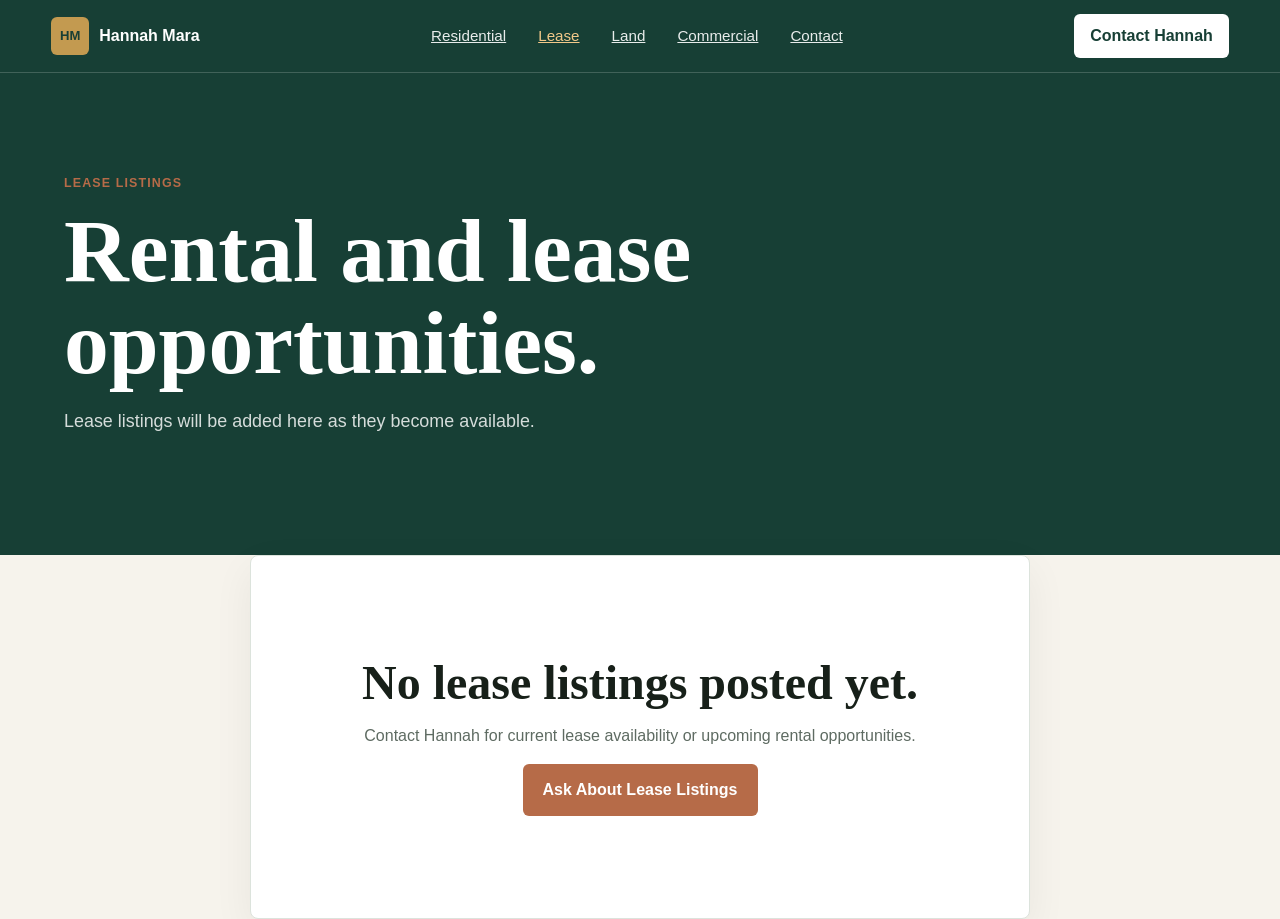
==== lease.html @ bafc1e12 "Restructure site by listing category" ====
<!doctype html>
<html lang="en">
  <head>
    <meta charset="utf-8" />
    <meta name="viewport" content="width=device-width, initial-scale=1" />
    <title>Lease Listings | Hannah Mara</title>
    <meta name="description" content="Lease listings represented by Hannah Mara in the Austin, Texas area." />
    <link rel="stylesheet" href="styles.css" />
  </head>
  <body>
    <header class="site-header solid">
      <a class="brand" href="index.html"><span class="brand-mark">HM</span><span>Hannah Mara</span></a>
      <nav class="main-nav" aria-label="Primary navigation">
        <a href="residential.html">Residential</a>
        <a class="active" href="lease.html">Lease</a>
        <a href="land.html">Land</a>
        <a href="commercial.html">Commercial</a>
        <a href="index.html#contact">Contact</a>
      </nav>
      <a class="header-cta" href="index.html#contact">Contact Hannah</a>
    </header>
    <main class="page-main">
      <section class="section page-heading">
        <p class="eyebrow">Lease listings</p>
        <h1>Rental and lease opportunities.</h1>
        <p>Lease listings will be added here as they become available.</p>
      </section>
      <section class="section empty-state">
        <h2>No lease listings posted yet.</h2>
        <p>Contact Hannah for current lease availability or upcoming rental opportunities.</p>
        <a class="button primary" href="index.html#contact">Ask About Lease Listings</a>
      </section>
    </main>
  </body>
</html>
---- styles.css ----
:root {
  --ink: #172019;
  --muted: #5e6b62;
  --paper: #f6f3ec;
  --white: #ffffff;
  --line: #dce3dc;
  --forest: #173f35;
  --sage: #edf2ec;
  --clay: #b66b48;
  --gold: #c39a50;
  --shadow: 0 24px 70px rgba(23, 32, 25, 0.16);
}

* {
  box-sizing: border-box;
}

html {
  scroll-behavior: smooth;
}

body {
  margin: 0;
  color: var(--ink);
  background: var(--paper);
  font-family: Arial, Helvetica, sans-serif;
  line-height: 1.5;
}

img {
  display: block;
  max-width: 100%;
}

a {
  color: inherit;
}

.site-header {
  position: fixed;
  z-index: 10;
  top: 0;
  left: 0;
  right: 0;
  display: grid;
  grid-template-columns: auto 1fr auto;
  align-items: center;
  gap: 28px;
  min-height: 72px;
  padding: 14px clamp(18px, 4vw, 58px);
  color: var(--white);
  background: rgba(15, 27, 21, 0.82);
  border-bottom: 1px solid rgba(255, 255, 255, 0.18);
  backdrop-filter: blur(16px);
}

.site-header.solid {
  background: var(--forest);
}

.brand,
.main-nav,
.header-cta,
.button,
.agent-list a,
.category-card {
  text-decoration: none;
}

.brand {
  display: inline-flex;
  align-items: center;
  gap: 10px;
  min-width: 0;
  font-weight: 800;
}

.brand-mark {
  display: grid;
  place-items: center;
  width: 38px;
  height: 38px;
  color: var(--forest);
  background: var(--gold);
  border-radius: 6px;
  font-size: 0.82rem;
}

.main-nav {
  justify-self: center;
  display: flex;
  gap: clamp(14px, 3vw, 32px);
  font-size: 0.95rem;
}

.main-nav a {
  opacity: 0.9;
}

.main-nav a.active {
  color: #f2c889;
  opacity: 1;
}

.header-cta {
  padding: 10px 16px;
  color: var(--forest);
  background: var(--white);
  border-radius: 6px;
  font-weight: 800;
}

.home-hero,
.hero {
  position: relative;
  min-height: 96vh;
  overflow: hidden;
  color: var(--white);
  background: var(--forest);
}

.home-hero {
  display: grid;
  align-items: end;
  padding: 118px clamp(20px, 5vw, 72px) 72px;
}

.home-hero-media,
.hero-media {
  position: absolute;
  inset: 0;
}

.home-hero-media {
  background:
    linear-gradient(90deg, rgba(11, 24, 18, 0.84), rgba(11, 24, 18, 0.45) 52%, rgba(11, 24, 18, 0.2)),
    url("assets/1220-calendula-front.jpeg") center / cover;
}

.home-hero-content,
.hero-content,
.price-panel {
  position: relative;
}

.home-hero-content {
  max-width: 940px;
}

.hero {
  display: grid;
  grid-template-columns: minmax(0, 1fr) minmax(280px, 380px);
  align-items: end;
  gap: 32px;
  padding: 118px clamp(20px, 5vw, 72px) 72px;
}

.calendula-hero {
  background:
    linear-gradient(90deg, rgba(11, 24, 18, 0.86), rgba(11, 24, 18, 0.44) 52%, rgba(11, 24, 18, 0.14)),
    url("assets/1220-calendula-front.jpeg") center / cover;
}

.listing-hero .calendula-hero {
  background:
    linear-gradient(90deg, rgba(11, 24, 18, 0.86), rgba(11, 24, 18, 0.44) 52%, rgba(11, 24, 18, 0.14)),
    url("../assets/1220-calendula-front.jpeg") center / cover;
}

.hero-content {
  max-width: 760px;
}

.eyebrow {
  margin: 0 0 12px;
  color: var(--clay);
  font-size: 0.78rem;
  font-weight: 800;
  letter-spacing: 0.09em;
  text-transform: uppercase;
}

.home-hero .eyebrow,
.hero .eyebrow {
  color: #f2c889;
}

h1,
h2,
h3,
p,
li {
  overflow-wrap: anywhere;
}

h1,
h2,
h3 {
  margin: 0;
  line-height: 1.03;
}

h1,
h2,
blockquote {
  font-family: Georgia, "Times New Roman", serif;
}

h1 {
  max-width: 1000px;
  font-size: clamp(2.8rem, 7vw, 6rem);
  font-weight: 600;
}

h2 {
  font-size: clamp(2rem, 4vw, 4rem);
  font-weight: 600;
}

h3 {
  font-size: 1.18rem;
}

.home-hero-content p:not(.eyebrow),
.hero-content p:not(.eyebrow) {
  max-width: 680px;
  margin: 22px 0 0;
  color: rgba(255, 255, 255, 0.89);
  font-size: clamp(1.05rem, 2vw, 1.32rem);
}

.hero-actions {
  display: flex;
  flex-wrap: wrap;
  gap: 12px;
  margin-top: 32px;
}

.button {
  display: inline-flex;
  align-items: center;
  justify-content: center;
  min-height: 48px;
  padding: 13px 19px;
  border: 1px solid transparent;
  border-radius: 6px;
  font-weight: 800;
  cursor: pointer;
}

.button.primary {
  color: var(--white);
  background: var(--clay);
}

.button.secondary {
  color: var(--white);
  border-color: rgba(255, 255, 255, 0.5);
  background: rgba(255, 255, 255, 0.12);
}

.price-panel {
  padding: 24px;
  color: var(--ink);
  background: rgba(255, 255, 255, 0.93);
  border-radius: 8px;
  box-shadow: var(--shadow);
}

.price-panel span {
  color: var(--muted);
}

.price-panel strong {
  display: block;
  margin: 4px 0 20px;
  color: var(--forest);
  font-size: clamp(2rem, 5vw, 3rem);
  line-height: 1;
}

.summary-grid {
  display: grid;
  grid-template-columns: 1fr 1fr;
  gap: 10px;
}

.summary-grid span {
  min-height: 78px;
  padding: 12px;
  background: var(--sage);
  border-radius: 6px;
}

.summary-grid b {
  display: block;
  color: var(--forest);
  font-size: 1.18rem;
}

.section {
  padding: clamp(58px, 8vw, 104px) clamp(20px, 5vw, 72px);
}

.page-main {
  padding-top: 72px;
}

.page-heading {
  color: var(--white);
  background: var(--forest);
}

.page-heading h1 {
  max-width: 900px;
}

.page-heading p:not(.eyebrow) {
  max-width: 680px;
  color: rgba(255, 255, 255, 0.82);
  font-size: 1.12rem;
}

.category-section,
.featured-section,
.gallery-section,
.overview-section,
.about-section,
.contact-section {
  background: var(--white);
}

.section-heading {
  max-width: 780px;
  margin-bottom: 32px;
}

.category-grid {
  display: grid;
  grid-template-columns: repeat(4, 1fr);
  gap: 18px;
}

.category-card,
.empty-state,
.listing-card,
.feature-grid article {
  background: var(--white);
  border: 1px solid var(--line);
  border-radius: 8px;
  box-shadow: 0 14px 42px rgba(24, 32, 27, 0.06);
}

.category-card {
  display: grid;
  min-height: 230px;
  padding: 24px;
  color: var(--ink);
}

.category-card span {
  display: grid;
  place-items: center;
  width: 42px;
  height: 42px;
  color: var(--white);
  background: var(--forest);
  border-radius: 6px;
  font-weight: 800;
}

.category-card h3 {
  align-self: end;
  margin-top: 34px;
}

.category-card p,
.listing-preview p,
.listing-card p,
.empty-state p,
.about-section > p,
.overview-section > p,
.contact-copy p:not(.eyebrow) {
  color: var(--muted);
}

.about-section,
.overview-section {
  display: grid;
  grid-template-columns: minmax(0, 1fr) minmax(320px, 0.82fr);
  gap: clamp(28px, 5vw, 70px);
  align-items: end;
}

.about-section > p,
.overview-section > p {
  margin: 0;
  font-size: 1.08rem;
}

.featured-section {
  padding-top: 0;
}

.listing-preview,
.listing-card {
  display: grid;
  grid-template-columns: minmax(280px, 0.82fr) 1fr;
  gap: 28px;
  overflow: hidden;
}

.listing-preview {
  background: var(--sage);
  border-radius: 8px;
}

.listing-preview img,
.listing-card img {
  width: 100%;
  height: 100%;
  min-height: 360px;
  object-fit: cover;
}

.listing-preview > div,
.listing-card-body {
  align-self: center;
  padding: clamp(24px, 4vw, 42px);
}

.listing-price {
  margin: 0 0 10px;
  color: var(--clay);
  font-weight: 800;
  font-size: 1.2rem;
}

.listing-card h2 {
  font-family: Georgia, "Times New Roman", serif;
  font-size: clamp(2rem, 4vw, 3.2rem);
}

.listing-index {
  background: var(--paper);
}

.empty-state {
  max-width: 780px;
  margin: 0 auto;
  text-align: center;
}

.empty-state h2 {
  font-size: clamp(2rem, 4vw, 3rem);
}

ul {
  margin: 18px 0 0;
  padding-left: 20px;
  color: var(--muted);
}

li + li {
  margin-top: 9px;
}

.quick-facts {
  display: grid;
  grid-template-columns: repeat(4, 1fr);
  gap: 1px;
  padding-top: 0;
  background: var(--white);
}

.quick-facts article {
  min-height: 140px;
  padding: 24px;
  background: #f7f9f6;
  border: 1px solid var(--line);
}

.quick-facts strong,
.quick-facts span {
  display: block;
}

.quick-facts strong {
  color: var(--forest);
  font-size: 1.2rem;
}

.quick-facts span {
  margin-top: 8px;
  color: var(--muted);
}

.feature-grid {
  display: grid;
  grid-template-columns: repeat(3, 1fr);
  gap: 22px;
}

.feature-grid article {
  padding: 26px;
}

.image-band {
  background: var(--forest);
}

.image-band img {
  width: 100%;
  max-height: 680px;
  object-fit: cover;
}

.outdoor-section {
  display: grid;
  grid-template-columns: minmax(0, 0.9fr) minmax(320px, 1fr);
  gap: clamp(28px, 5vw, 64px);
  align-items: center;
  background: var(--sage);
}

.outdoor-section img {
  width: 100%;
  border-radius: 8px;
  box-shadow: var(--shadow);
}

.check-list {
  margin-top: 28px;
}

.gallery-grid {
  display: grid;
  grid-template-columns: 1.15fr 1fr;
  gap: 16px;
}

.gallery-grid button {
  padding: 0;
  overflow: hidden;
  background: none;
  border: 0;
  border-radius: 8px;
  cursor: pointer;
}

.gallery-grid button:first-child {
  grid-row: span 2;
}

.gallery-grid img {
  width: 100%;
  height: 100%;
  min-height: 220px;
  aspect-ratio: 4 / 3;
  object-fit: cover;
  transition: transform 180ms ease;
}

.gallery-grid button:hover img {
  transform: scale(1.03);
}

.value-section {
  display: flex;
  align-items: end;
  justify-content: space-between;
  gap: 28px;
  color: var(--white);
  background: var(--forest);
}

blockquote {
  max-width: 900px;
  margin: 0;
  font-size: clamp(1.8rem, 4vw, 3.5rem);
  line-height: 1.13;
}

.contact-section {
  display: grid;
  grid-template-columns: 0.9fr 1fr;
  gap: clamp(28px, 5vw, 70px);
}

.agent-list {
  display: grid;
  gap: 14px;
  margin-top: 26px;
}

.agent-list article {
  display: grid;
  gap: 6px;
  padding: 18px;
  background: var(--sage);
  border-radius: 8px;
}

.agent-list strong {
  color: var(--forest);
  font-size: 1.1rem;
}

.agent-list a {
  color: var(--forest);
  font-weight: 800;
}

.contact-form {
  display: grid;
  gap: 15px;
  padding: clamp(22px, 4vw, 34px);
  background: #f6f8f5;
  border: 1px solid var(--line);
  border-radius: 8px;
}

label {
  display: grid;
  gap: 7px;
  color: var(--forest);
  font-weight: 800;
}

input,
textarea {
  width: 100%;
  min-height: 46px;
  padding: 11px 12px;
  color: var(--ink);
  background: var(--white);
  border: 1px solid #cfd8cf;
  border-radius: 6px;
  font: inherit;
}

textarea {
  resize: vertical;
}

.form-status {
  min-height: 24px;
  margin: 0;
  color: var(--forest);
  font-weight: 800;
}

.site-footer {
  display: flex;
  justify-content: space-between;
  gap: 20px;
  padding: 28px clamp(20px, 5vw, 72px);
  color: rgba(255, 255, 255, 0.78);
  background: #101812;
  font-size: 0.92rem;
}

.lightbox {
  width: min(1100px, 92vw);
  padding: 0;
  overflow: visible;
  background: transparent;
  border: 0;
}

.lightbox::backdrop {
  background: rgba(9, 15, 11, 0.78);
}

.lightbox img {
  width: 100%;
  max-height: 82vh;
  object-fit: contain;
  background: var(--white);
  border-radius: 8px;
}

.lightbox-close {
  position: absolute;
  right: 0;
  bottom: calc(100% + 10px);
  min-height: 40px;
  padding: 8px 14px;
  color: var(--forest);
  background: var(--white);
  border: 0;
  border-radius: 6px;
  font: inherit;
  font-weight: 800;
  cursor: pointer;
}

@media (max-width: 980px) {
  .site-header {
    position: absolute;
    grid-template-columns: 1fr auto;
  }

  .main-nav {
    display: none;
  }

  .hero,
  .about-section,
  .overview-section,
  .outdoor-section,
  .contact-section,
  .listing-preview,
  .listing-card {
    grid-template-columns: 1fr;
  }

  .price-panel {
    max-width: 460px;
  }

  .category-grid,
  .quick-facts,
  .feature-grid {
    grid-template-columns: 1fr 1fr;
  }

  .value-section {
    align-items: start;
    flex-direction: column;
  }
}

@media (max-width: 640px) {
  .site-header {
    min-height: 68px;
    gap: 12px;
  }

  .brand span:last-child {
    max-width: 140px;
    line-height: 1.05;
  }

  .header-cta {
    padding: 9px 10px;
    font-size: 0.84rem;
  }

  .home-hero,
  .hero {
    min-height: 94vh;
    padding-top: 104px;
    padding-bottom: 42px;
  }

  .hero-actions {
    width: 100%;
  }

  .button {
    flex: 1 1 auto;
  }

  .summary-grid,
  .category-grid,
  .quick-facts,
  .feature-grid,
  .gallery-grid {
    grid-template-columns: 1fr;
  }

  .gallery-grid button:first-child {
    grid-row: auto;
  }

  .site-footer {
    flex-direction: column;
  }
}
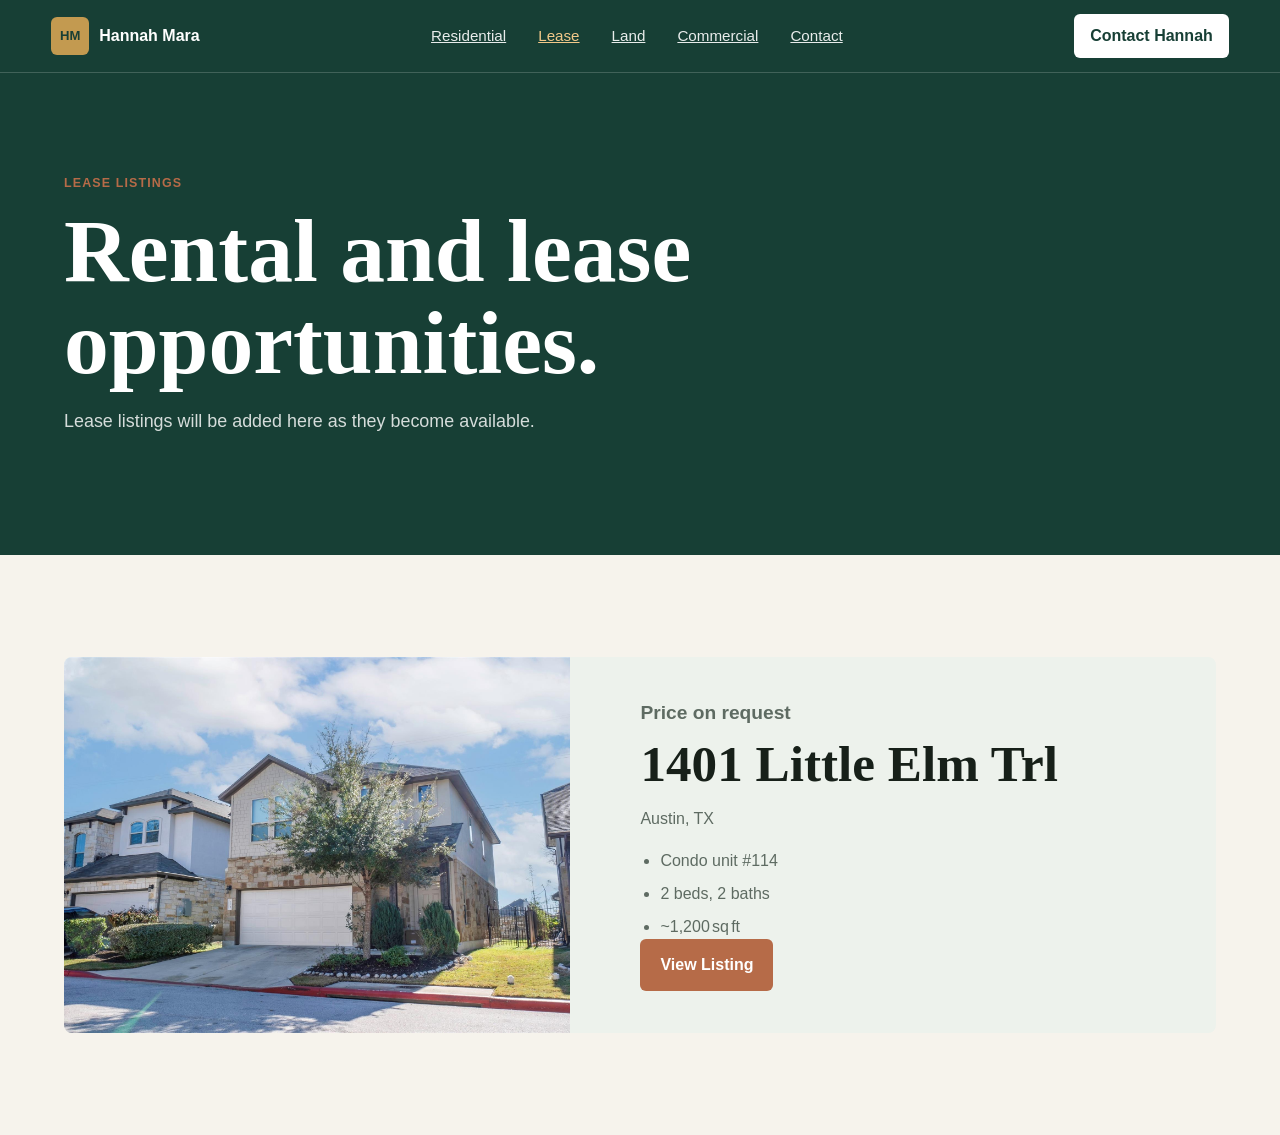
==== commit b881b161: "Add 1401 Little Elm lease listing" ====
--- a/lease.html
+++ b/lease.html
@@ -25,11 +25,22 @@
         <h1>Rental and lease opportunities.</h1>
         <p>Lease listings will be added here as they become available.</p>
       </section>
-      <section class="section empty-state">
-        <h2>No lease listings posted yet.</h2>
-        <p>Contact Hannah for current lease availability or upcoming rental opportunities.</p>
-        <a class="button primary" href="index.html#contact">Ask About Lease Listings</a>
-      </section>
+      <section class="section listing-index">
+  <article class="listing-preview">
+    <img src="assets/1401-little-elm-condo.png" alt="1401 Little Elm Trl Condo" />
+    <div class="listing-preview-body">
+      <p class="listing-price">Price on request</p>
+      <h2>1401 Little Elm Trl</h2>
+      <p>Austin, TX</p>
+      <ul>
+        <li>Condo unit #114</li>
+        <li>2 beds, 2 baths</li>
+        <li>~1,200 sq ft</li>
+      </ul>
+      <a class="button primary" href="https://matrix.abor.com/matrix/shared/9gm2WQfcltHd/1401LittleElmTrl">View Listing</a>
+    </div>
+  </article>
+</section>
     </main>
   </body>
 </html>
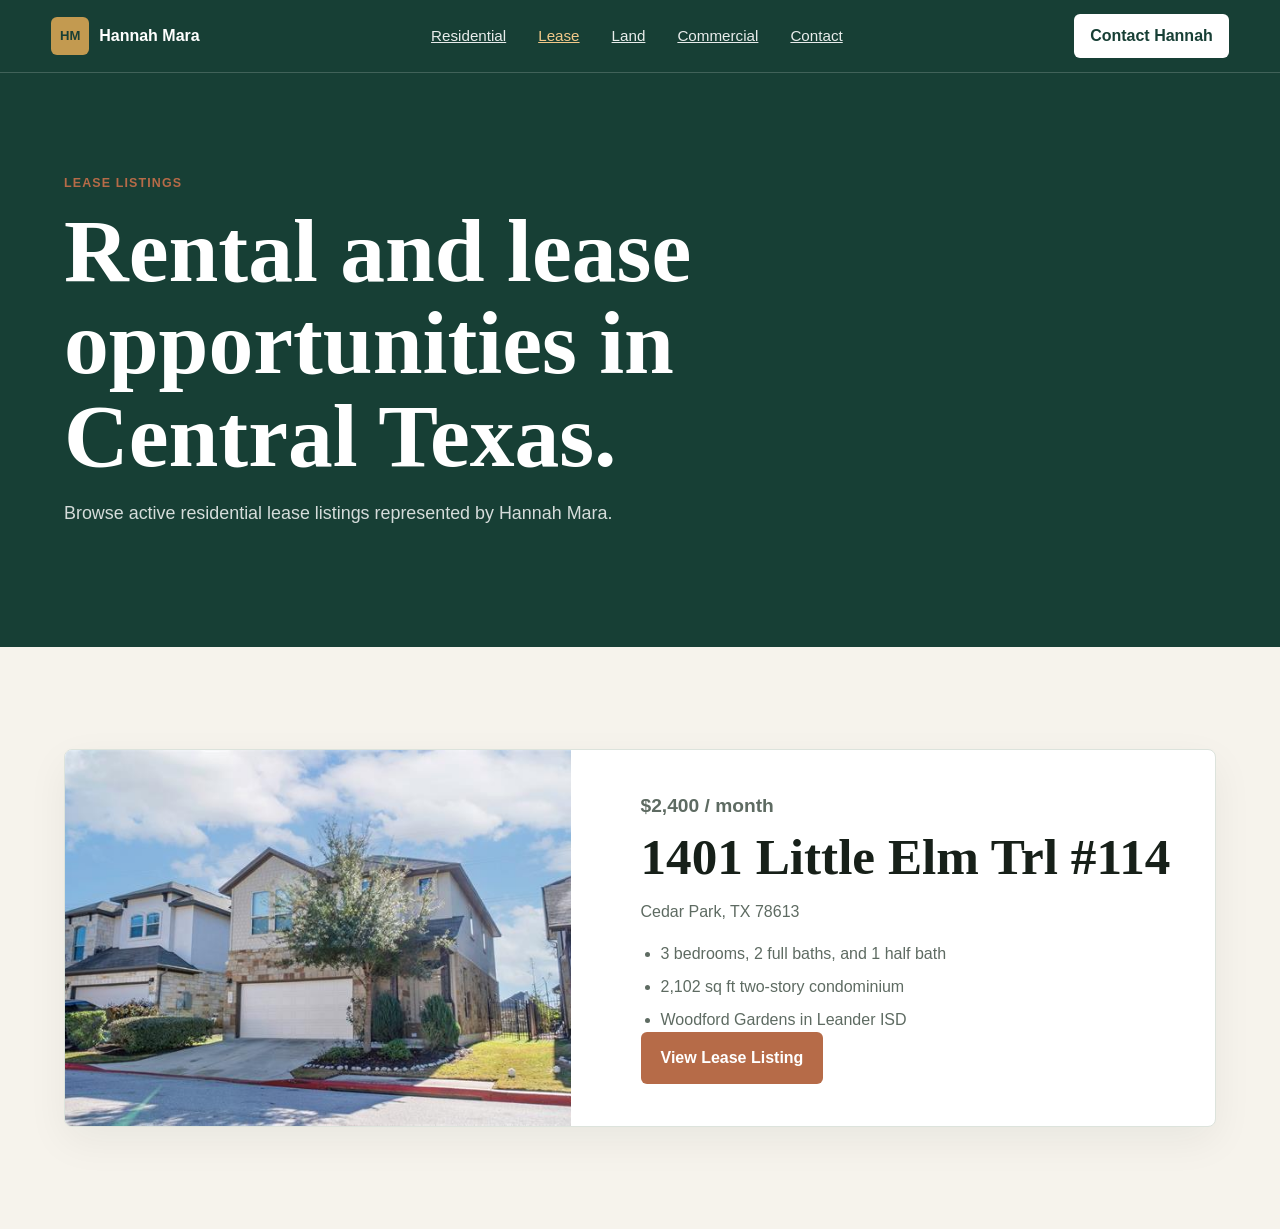
==== commit 0de9a64c: "Add 1401 Little Elm lease listing" ====
--- a/lease.html
+++ b/lease.html
@@ -19,28 +19,30 @@
       </nav>
       <a class="header-cta" href="index.html#contact">Contact Hannah</a>
     </header>
+
     <main class="page-main">
       <section class="section page-heading">
         <p class="eyebrow">Lease listings</p>
-        <h1>Rental and lease opportunities.</h1>
-        <p>Lease listings will be added here as they become available.</p>
+        <h1>Rental and lease opportunities in Central Texas.</h1>
+        <p>Browse active residential lease listings represented by Hannah Mara.</p>
       </section>
+
       <section class="section listing-index">
-  <article class="listing-preview">
-    <img src="assets/1401-little-elm-condo.png" alt="1401 Little Elm Trl Condo" />
-    <div class="listing-preview-body">
-      <p class="listing-price">Price on request</p>
-      <h2>1401 Little Elm Trl</h2>
-      <p>Austin, TX</p>
-      <ul>
-        <li>Condo unit #114</li>
-        <li>2 beds, 2 baths</li>
-        <li>~1,200 sq ft</li>
-      </ul>
-      <a class="button primary" href="https://matrix.abor.com/matrix/shared/9gm2WQfcltHd/1401LittleElmTrl">View Listing</a>
-    </div>
-  </article>
-</section>
+        <article class="listing-card">
+          <img src="assets/1401-little-elm-1.jpg" alt="Exterior of 1401 Little Elm Trl Unit 114" />
+          <div class="listing-card-body">
+            <p class="listing-price">$2,400 / month</p>
+            <h2>1401 Little Elm Trl #114</h2>
+            <p>Cedar Park, TX 78613</p>
+            <ul>
+              <li>3 bedrooms, 2 full baths, and 1 half bath</li>
+              <li>2,102 sq ft two-story condominium</li>
+              <li>Woodford Gardens in Leander ISD</li>
+            </ul>
+            <a class="button primary" href="lease/1401-little-elm-trl.html">View Lease Listing</a>
+          </div>
+        </article>
+      </section>
     </main>
   </body>
 </html>
--- a/styles.css
+++ b/styles.css
@@ -167,6 +167,12 @@
     url("../assets/1220-calendula-front.jpeg") center / cover;
 }
 
+.listing-hero .little-elm-hero {
+  background:
+    linear-gradient(90deg, rgba(11, 24, 18, 0.86), rgba(11, 24, 18, 0.44) 52%, rgba(11, 24, 18, 0.14)),
+    url("../assets/1401-little-elm-1.jpg") center / cover;
+}
+
 .hero-content {
   max-width: 760px;
 }
